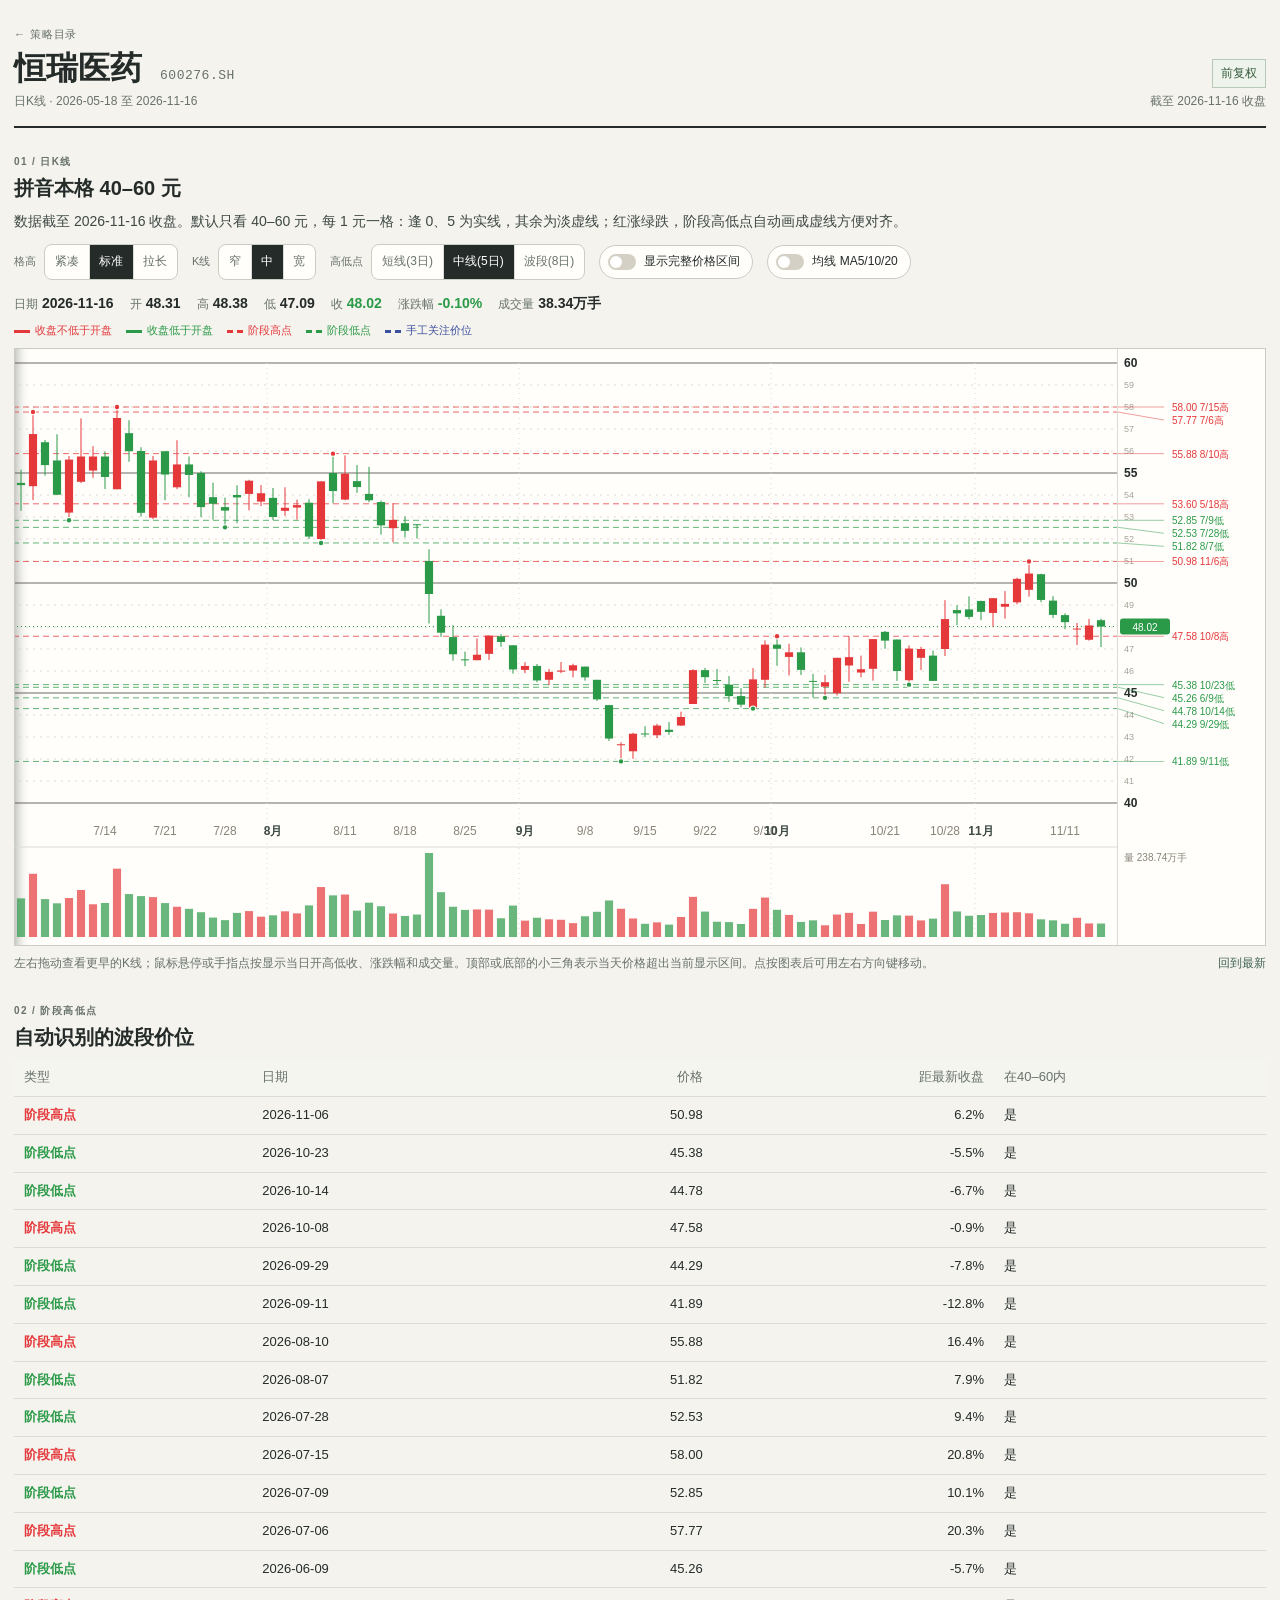
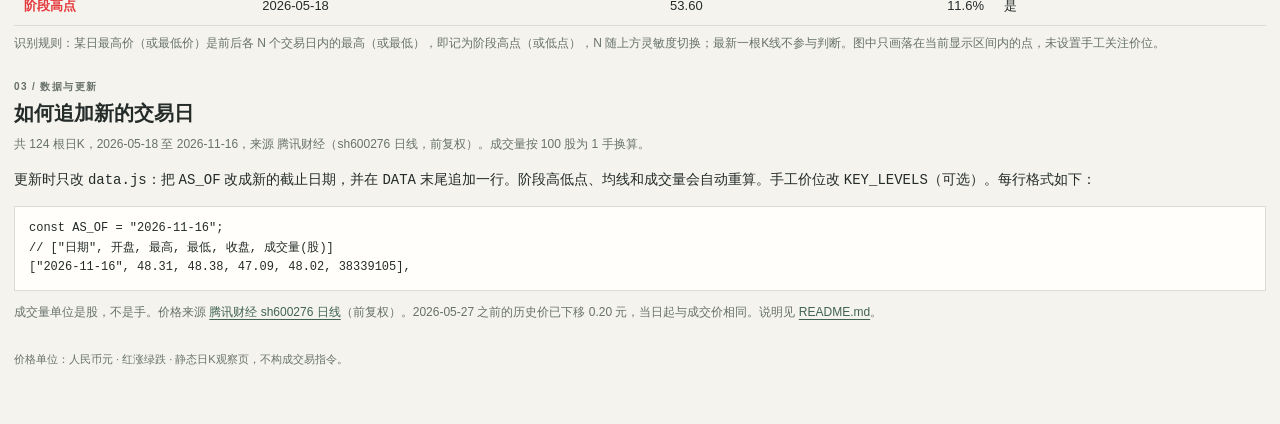
==== hengrui/index.html @ 650bd80c "Add static forward-adjusted daily candlestick pages for Hundsun and Hengrui." ====
<!DOCTYPE html>
<html lang="zh-CN">
<head>
<meta charset="UTF-8">
<meta name="viewport" content="width=device-width, initial-scale=1">
<title>恒瑞医药 600276 日K线</title>
<meta name="description" content="恒瑞医药（600276）日K线。默认 40–60 元，每 1 元一格，红涨绿跌。">
<link rel="canonical" href="https://li-fujian.github.io/hengrui/">
<link rel="stylesheet" href="styles.css">
</head>
<body>
<main class="wrap">
  <header class="head">
    <div>
      <a class="back" href="../strategies/">← 策略目录</a>
      <h1>恒瑞医药 <span>600276.SH</span></h1>
      <p id="subtitle">日K线</p>
    </div>
    <div class="stamp">
      <span class="badge">前复权</span>
      <p id="asof">数据载入中</p>
    </div>
  </header>

  <noscript><div class="notice">请启用 JavaScript 查看日K图。行情在 data.js，更新步骤见 README.md。</div></noscript>
  <div id="error" class="notice" role="alert" hidden></div>

  <section aria-labelledby="chart-title">
    <div class="eyebrow">01 / 日K线</div>
    <h2 id="chart-title">拼音本格 <span id="range-label"></span></h2>
    <p id="summary" class="lead"></p>

    <div class="toolbar" id="toolbar">
      <div class="control">
        <span class="control-label">格高</span>
        <div class="seg" role="group" aria-label="每元行高">
          <button type="button" data-set="density" data-value="16" aria-pressed="false">紧凑</button>
          <button type="button" data-set="density" data-value="22" aria-pressed="true">标准</button>
          <button type="button" data-set="density" data-value="30" aria-pressed="false">拉长</button>
        </div>
      </div>
      <div class="control">
        <span class="control-label">K线</span>
        <div class="seg" role="group" aria-label="K线宽度">
          <button type="button" data-set="spacing" data-value="8" aria-pressed="false">窄</button>
          <button type="button" data-set="spacing" data-value="12" aria-pressed="true">中</button>
          <button type="button" data-set="spacing" data-value="18" aria-pressed="false">宽</button>
        </div>
      </div>
      <div class="control">
        <span class="control-label">高低点</span>
        <div class="seg" role="group" aria-label="阶段高低点灵敏度">
          <button type="button" data-set="sens" data-value="3" aria-pressed="false">短线(3日)</button>
          <button type="button" data-set="sens" data-value="5" aria-pressed="true">中线(5日)</button>
          <button type="button" data-set="sens" data-value="8" aria-pressed="false">波段(8日)</button>
        </div>
      </div>
      <button type="button" class="toggle" data-set="fullRange" aria-pressed="false"><span class="knob" aria-hidden="true"></span>显示完整价格区间</button>
      <button type="button" class="toggle" data-set="showMA" aria-pressed="false"><span class="knob" aria-hidden="true"></span>均线 MA5/10/20</button>
    </div>

    <div class="quote" id="quote"></div>
    <div class="legend" id="legend">
      <span class="up"><i class="swatch"></i>收盘不低于开盘</span>
      <span class="down"><i class="swatch"></i>收盘低于开盘</span>
      <span class="up"><i class="swatch dash"></i>阶段高点</span>
      <span class="down"><i class="swatch dash"></i>阶段低点</span>
      <span class="accent"><i class="swatch dash"></i>手工关注价位</span>
      <span class="ma-key ma5" hidden><i class="swatch"></i>MA5</span>
      <span class="ma-key ma10" hidden><i class="swatch"></i>MA10</span>
      <span class="ma-key ma20" hidden><i class="swatch"></i>MA20</span>
    </div>

    <div class="chart-frame" id="chart-frame">
      <div class="chart-scroll" id="chart-scroll" tabindex="0" aria-label="日K线，可左右滑动。点按后可用方向键移动十字光标。">
        <div id="chart-svg"></div>
      </div>
      <div class="chart-axis" id="chart-axis"></div>
    </div>
    <div class="hint-row">
      <p class="note" id="hint">左右拖动查看更早的K线；鼠标悬停或手指点按显示当日开高低收、涨跌幅和成交量。顶部或底部的小三角表示当天价格超出当前显示区间。点按图表后可用左右方向键移动。</p>
      <button type="button" class="text-btn" id="jump-latest">回到最新</button>
    </div>
  </section>

  <section aria-labelledby="pivot-title">
    <div class="eyebrow">02 / 阶段高低点</div>
    <h2 id="pivot-title">自动识别的波段价位</h2>
    <div class="table-scroll">
      <table aria-labelledby="pivot-title">
        <thead>
          <tr>
            <th>类型</th>
            <th>日期</th>
            <th>价格</th>
            <th>距最新收盘</th>
            <th>在40–60内</th>
          </tr>
        </thead>
        <tbody id="pivot-body"></tbody>
      </table>
    </div>
    <p class="note" id="pivot-note"></p>
  </section>

  <section aria-labelledby="data-title">
    <div class="eyebrow">03 / 数据与更新</div>
    <h2 id="data-title">如何追加新的交易日</h2>
    <p id="data-meta" class="note"></p>
    <p>更新时只改 <code>data.js</code>：把 <code>AS_OF</code> 改成新的截止日期，并在 <code>DATA</code> 末尾追加一行。阶段高低点、均线和成交量会自动重算。手工价位改 <code>KEY_LEVELS</code>（可选）。每行格式如下：</p>
    <pre id="sample"></pre>
    <p class="note">成交量单位是股，不是手。价格来源 <a id="source-link" href="https://web.ifzq.gtimg.cn/appstock/app/fqkline/get?param=sh600276,day,,,160,qfq" target="_blank" rel="noopener noreferrer">腾讯财经 sh600276 日线</a>（前复权）。2026-05-27 之前的历史价已下移 0.20 元，当日起与成交价相同。说明见 <a href="README.md">README.md</a>。</p>
  </section>

  <footer>价格单位：人民币元 · 红涨绿跌 · 静态日K观察页，不构成交易指令。</footer>
</main>
<script src="data.js"></script>
<script src="app.js"></script>
</body>
</html>
---- hengrui/styles.css ----
:root {
  --bg: #f4f3ee;
  --paper: #fffefb;
  --ink: #242b29;
  --muted: #68716b;
  --line: #d9ddd5;
  --line-strong: #c9cdc4;
  --up: #e5383b;
  --down: #2b9a48;
  --accent: #3d4f9f;
  --ma5: #2563eb;
  --ma10: #d97706;
  --ma20: #7c3aed;
}

* { box-sizing: border-box; }

[hidden] { display: none !important; }

html { -webkit-text-size-adjust: 100%; text-size-adjust: 100%; }

body {
  margin: 0;
  background: var(--bg);
  color: var(--ink);
  font-family: "PingFang SC", "Hiragino Sans GB", "Microsoft YaHei", "Noto Sans CJK SC", "WenQuanYi Micro Hei", "Droid Sans Fallback", sans-serif;
  font-size: 14px;
  line-height: 1.6;
}

a { color: #416354; text-underline-offset: 3px; }
a:hover { color: #172b22; }

button, a, summary { touch-action: manipulation; }

button:focus-visible, a:focus-visible, .chart-scroll:focus-visible {
  outline: 2px solid #8b6714;
  outline-offset: 3px;
}

.wrap {
  width: min(1480px, calc(100% - 28px));
  margin: 0 auto;
  padding: 22px 0 56px;
}

.head {
  display: flex;
  justify-content: space-between;
  align-items: flex-end;
  gap: 16px;
  border-bottom: 2px solid var(--ink);
  padding-bottom: 14px;
}

.back {
  font-size: 11px;
  letter-spacing: 0.08em;
  color: var(--muted);
  text-decoration: none;
}

h1 {
  font-family: "Songti SC", "Noto Serif CJK SC", "STSong", "PingFang SC", "Microsoft YaHei", "WenQuanYi Micro Hei", "Droid Sans Fallback", Georgia, serif;
  font-size: 32px;
  line-height: 1.25;
  font-weight: 650;
  margin: 4px 0 0;
}

h1 span {
  font-family: ui-monospace, "Noto Sans Mono", Consolas, monospace;
  font-size: 13px;
  letter-spacing: 0.04em;
  margin-left: 10px;
  color: var(--muted);
  font-weight: 500;
}

.head p, .stamp p { margin: 4px 0 0; color: var(--muted); font-size: 12px; }

.stamp { text-align: right; }

.badge {
  display: inline-block;
  padding: 4px 8px;
  border: 1px solid #b7c8b6;
  background: #eef4eb;
  color: #375c3f;
  font-size: 12px;
}

h2 { font-size: 20px; line-height: 1.4; margin: 4px 0 8px; font-weight: 650; }

.eyebrow {
  margin-top: 26px;
  font-size: 10px;
  letter-spacing: 0.14em;
  color: var(--muted);
  font-weight: 700;
}

.lead { margin: 0 0 12px; color: #3e4844; }

.toolbar {
  display: flex;
  flex-wrap: wrap;
  gap: 10px 14px;
  align-items: center;
  margin-bottom: 8px;
}

.control { display: inline-flex; align-items: center; gap: 8px; }

.control-label { font-size: 11px; color: var(--muted); }

.seg {
  display: inline-flex;
  border: 1px solid var(--line-strong);
  border-radius: 8px;
  overflow: hidden;
  background: var(--paper);
}

.seg button {
  appearance: none;
  border: 0;
  background: transparent;
  color: var(--muted);
  font: inherit;
  font-size: 12px;
  padding: 7px 10px;
  min-height: 34px;
  cursor: pointer;
}

.seg button + button { box-shadow: inset 1px 0 0 var(--line); }

.seg button[aria-pressed="true"] { background: var(--ink); color: #fff; }

.toggle {
  display: inline-flex;
  align-items: center;
  gap: 8px;
  border: 1px solid var(--line-strong);
  background: var(--paper);
  border-radius: 999px;
  padding: 6px 12px 6px 8px;
  min-height: 34px;
  font: inherit;
  font-size: 12px;
  color: var(--ink);
  cursor: pointer;
}

.toggle .knob {
  width: 28px;
  height: 16px;
  border-radius: 99px;
  background: #d5d0c6;
  position: relative;
  flex: 0 0 auto;
}

.toggle .knob::after {
  content: "";
  position: absolute;
  top: 2px;
  left: 2px;
  width: 12px;
  height: 12px;
  border-radius: 50%;
  background: #fff;
  transition: transform 0.15s ease;
}

.toggle[aria-pressed="true"] { border-color: var(--ink); }
.toggle[aria-pressed="true"] .knob { background: var(--ink); }
.toggle[aria-pressed="true"] .knob::after { transform: translateX(12px); }

.quote {
  display: flex;
  flex-wrap: wrap;
  gap: 6px 16px;
  padding: 4px 0 8px;
  min-height: 28px;
}

.quote span { display: inline-flex; gap: 4px; align-items: baseline; }
.quote em { font-style: normal; color: var(--muted); font-size: 12px; }
.quote b { font-weight: 650; font-variant-numeric: tabular-nums; }

.legend {
  display: flex;
  flex-wrap: wrap;
  gap: 6px 14px;
  align-items: center;
  padding-bottom: 8px;
  font-size: 11px;
  color: var(--muted);
}

.swatch {
  display: inline-block;
  width: 16px;
  height: 0;
  margin-right: 5px;
  vertical-align: middle;
  border-top: 3px solid currentColor;
}

.swatch.dash { border-top-style: dashed; }
.legend .up { color: var(--up); }
.legend .down { color: var(--down); }
.legend .accent { color: var(--accent); }
.legend .ma5 { color: var(--ma5); }
.legend .ma10 { color: var(--ma10); }
.legend .ma20 { color: var(--ma20); }

.chart-frame {
  display: flex;
  width: 100%;
  border: 1px solid var(--line-strong);
  background: var(--paper);
  min-width: 0;
}

.chart-scroll {
  flex: 1 1 auto;
  min-width: 0;
  overflow-x: auto;
  overflow-y: hidden;
  -webkit-overflow-scrolling: touch;
  overscroll-behavior-x: contain;
  cursor: crosshair;
}

.chart-scroll.can-left { box-shadow: inset 14px 0 12px -12px rgba(36, 43, 41, 0.38); }

.chart-scroll::-webkit-scrollbar { height: 10px; }
.chart-scroll::-webkit-scrollbar-thumb { background: #c4bfb4; border-radius: 99px; }
.chart-scroll { scrollbar-color: #c4bfb4 transparent; }

.chart-axis {
  flex: 0 0 auto;
  border-left: 1px solid var(--line);
  background: var(--paper);
}

.chart-scroll svg, .chart-axis svg {
  display: block;
  max-width: none;
  user-select: none;
  -webkit-user-select: none;
}

.chart-scroll svg { touch-action: pan-x pan-y; }
.chart-axis svg { pointer-events: none; }

.hint-row {
  display: flex;
  justify-content: space-between;
  gap: 12px;
  align-items: baseline;
}

.note { margin: 8px 0 0; color: var(--muted); font-size: 12px; }

.text-btn {
  border: 0;
  background: none;
  color: #416354;
  font: inherit;
  font-size: 12px;
  cursor: pointer;
  padding: 4px 0;
  white-space: nowrap;
}

.table-scroll { overflow-x: auto; margin-top: 8px; }

table {
  border-collapse: collapse;
  width: 100%;
  min-width: 560px;
  font-variant-numeric: tabular-nums;
  font-size: 13px;
}

th, td {
  padding: 8px 10px;
  text-align: right;
  border-bottom: 1px solid var(--line);
}

th { font-weight: 500; color: var(--muted); background: #f4f5ef; text-align: right; }
th:first-child, td:first-child,
th:nth-child(2), td:nth-child(2),
th:nth-child(5), td:nth-child(5) { text-align: left; }

td.kind { font-weight: 700; }
td.kind.up { color: var(--up); }
td.kind.down { color: var(--down); }

code, pre { font-family: "Noto Sans Mono", ui-monospace, SFMono-Regular, Menlo, Consolas, monospace; }

pre {
  background: var(--paper);
  border: 1px solid var(--line);
  padding: 12px 14px;
  overflow-x: auto;
  font-size: 12px;
  line-height: 1.65;
}

.notice {
  background: #fff0d7;
  color: #6d5011;
  border: 1px solid #e5c782;
  padding: 12px 14px;
  margin-top: 14px;
}

footer {
  margin-top: 28px;
  font-size: 11px;
  color: var(--muted);
  line-height: 1.7;
}

@media (max-width: 720px) {
  .wrap { width: min(100% - 16px, 1480px); padding-top: 14px; }
  h1 { font-size: 26px; }
  h2 { font-size: 18px; }
  .head { align-items: flex-start; }
  .stamp { text-align: left; }
  .seg button { padding: 8px; }
  .hint-row { flex-direction: column; align-items: flex-start; }
  .quote { gap: 4px 12px; }
}
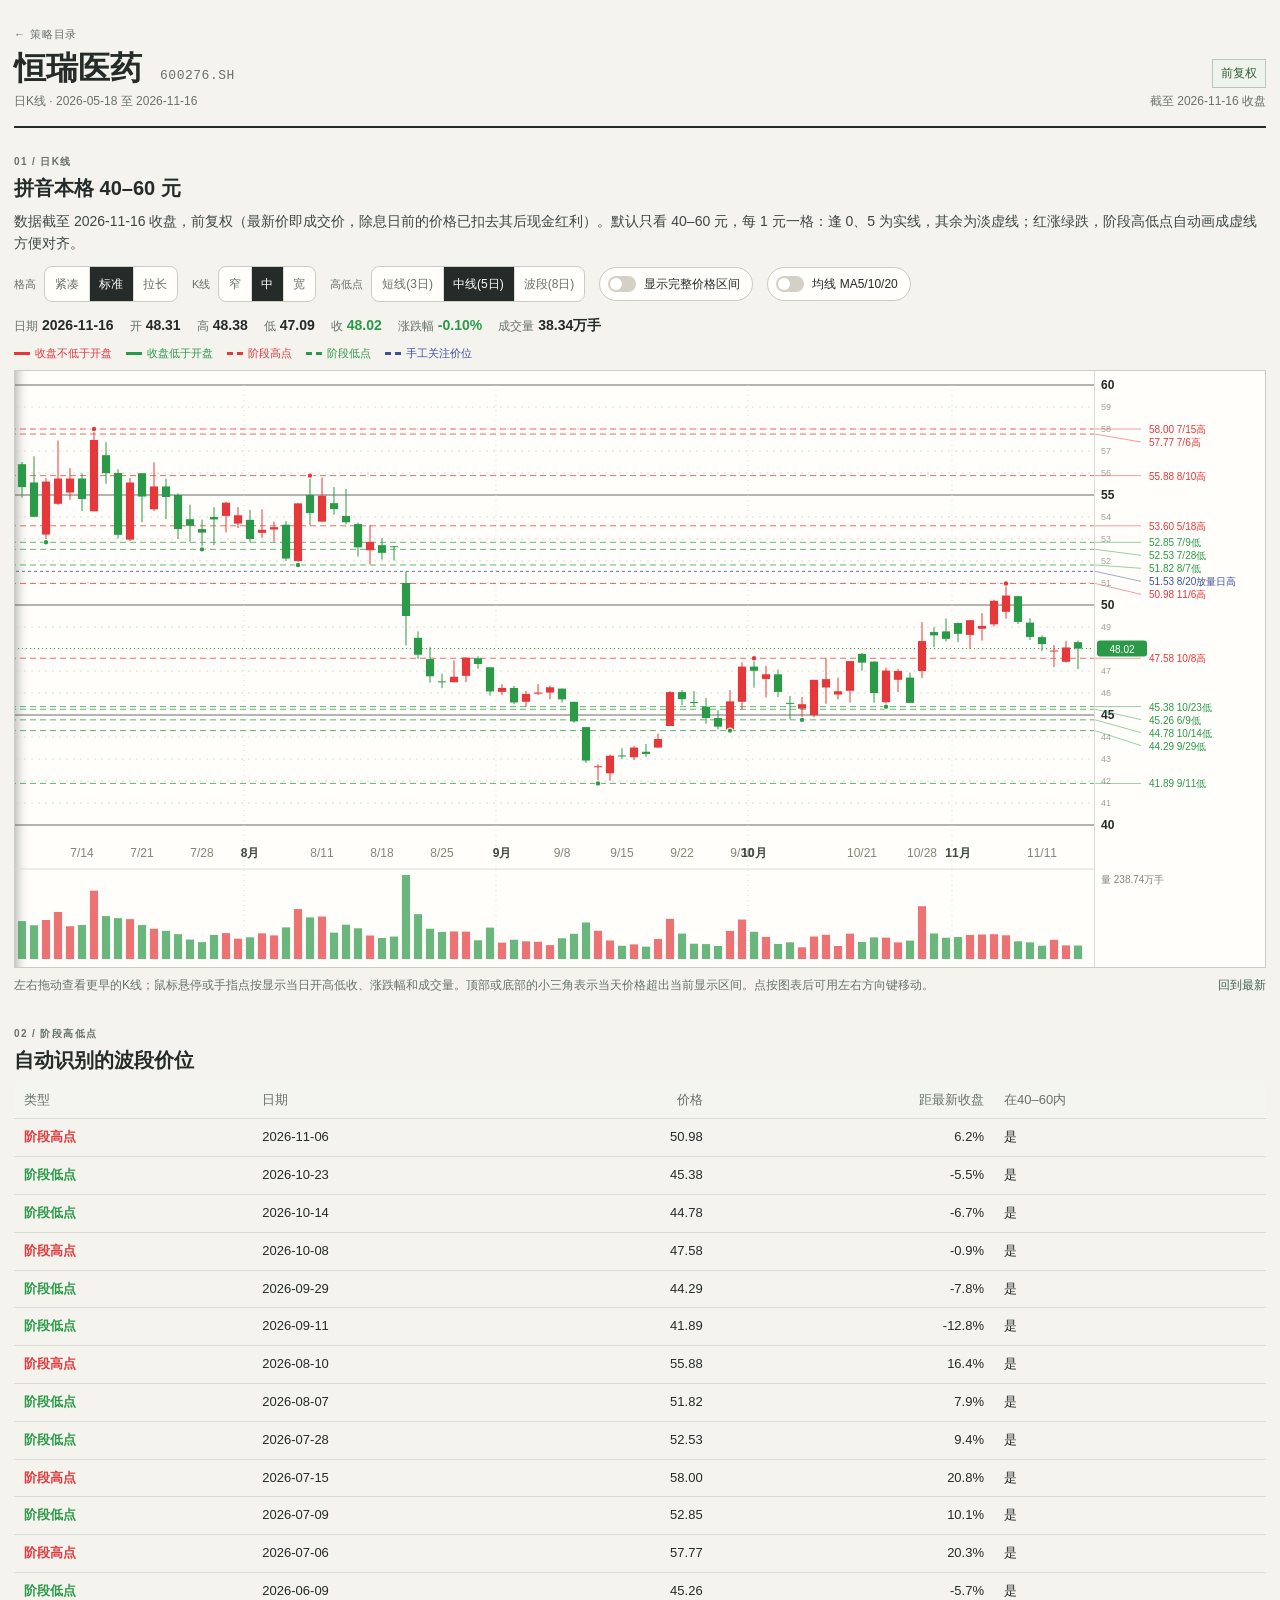
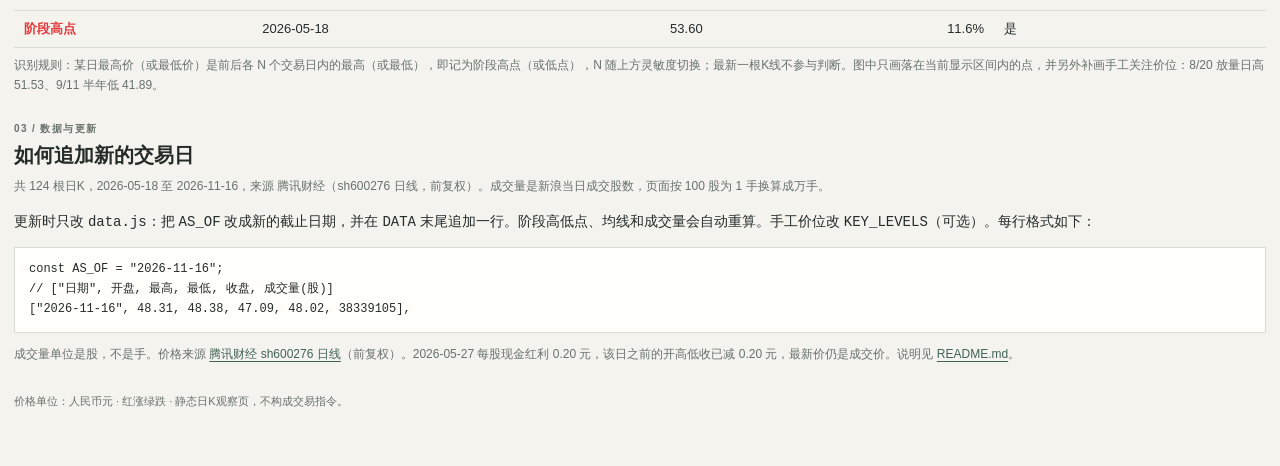
==== commit ced88de0: "Rebuild Hengrui and Hundsun daily charts to match the SMIC study page. Keep Tencent forward-adjusted" ====
--- a/hengrui/index.html
+++ b/hengrui/index.html
@@ -4,8 +4,9 @@
 <meta charset="UTF-8">
 <meta name="viewport" content="width=device-width, initial-scale=1">
 <title>恒瑞医药 600276 日K线</title>
-<meta name="description" content="恒瑞医药（600276）日K线。默认 40–60 元，每 1 元一格，红涨绿跌。">
+<meta name="description" content="恒瑞医药（600276）前复权日K线。默认 40–60 元，每 1 元一格，红涨绿跌。">
 <link rel="canonical" href="https://li-fujian.github.io/hengrui/">
+<link rel="icon" href="data:,">
 <link rel="stylesheet" href="styles.css">
 </head>
 <body>
@@ -109,7 +110,7 @@
     <p id="data-meta" class="note"></p>
     <p>更新时只改 <code>data.js</code>：把 <code>AS_OF</code> 改成新的截止日期，并在 <code>DATA</code> 末尾追加一行。阶段高低点、均线和成交量会自动重算。手工价位改 <code>KEY_LEVELS</code>（可选）。每行格式如下：</p>
     <pre id="sample"></pre>
-    <p class="note">成交量单位是股，不是手。价格来源 <a id="source-link" href="https://web.ifzq.gtimg.cn/appstock/app/fqkline/get?param=sh600276,day,,,160,qfq" target="_blank" rel="noopener noreferrer">腾讯财经 sh600276 日线</a>（前复权）。2026-05-27 之前的历史价已下移 0.20 元，当日起与成交价相同。说明见 <a href="README.md">README.md</a>。</p>
+    <p class="note">成交量单位是股，不是手。价格来源 <a id="source-link" href="https://web.ifzq.gtimg.cn/appstock/app/fqkline/get?param=sh600276,day,,,320,qfq" target="_blank" rel="noopener noreferrer">腾讯财经 sh600276 日线</a>（前复权）。2026-05-27 每股现金红利 0.20 元，该日之前的开高低收已减 0.20 元，最新价仍是成交价。说明见 <a href="README.md">README.md</a>。</p>
   </section>
 
   <footer>价格单位：人民币元 · 红涨绿跌 · 静态日K观察页，不构成交易指令。</footer>
